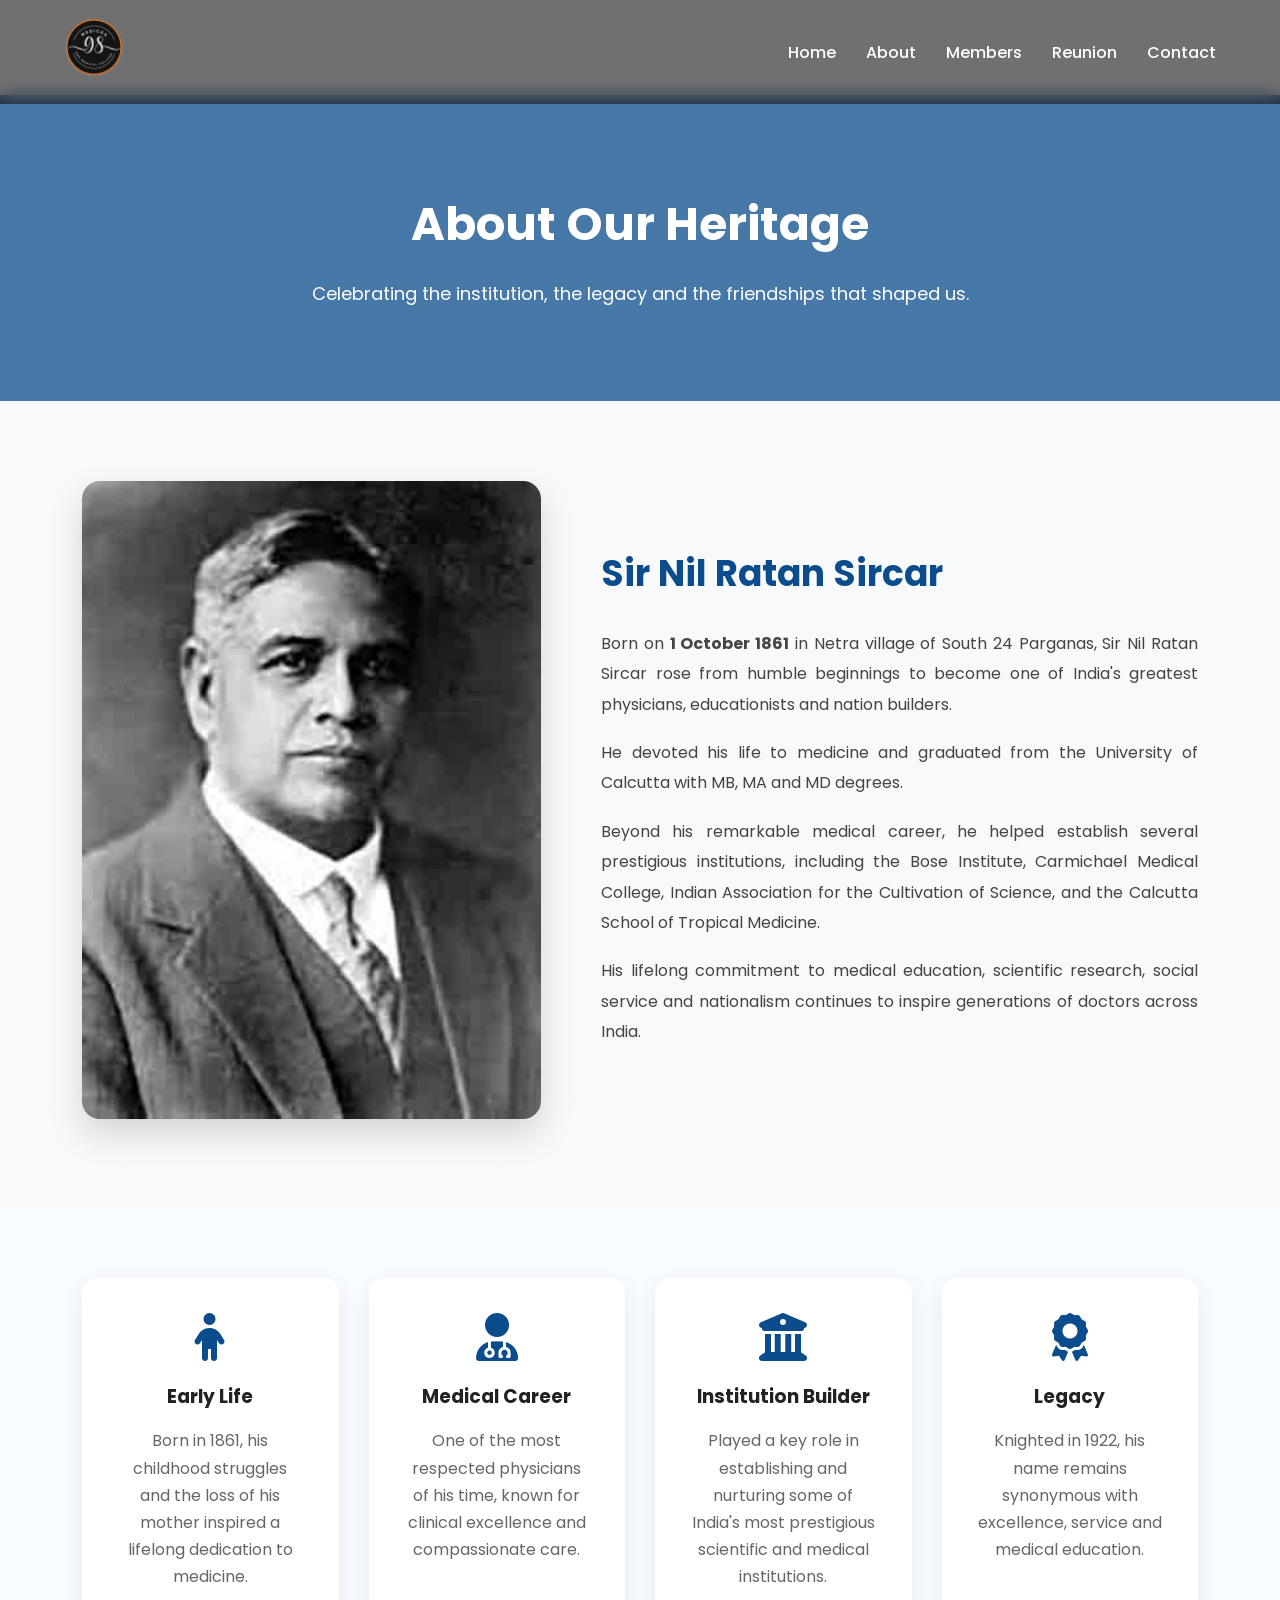
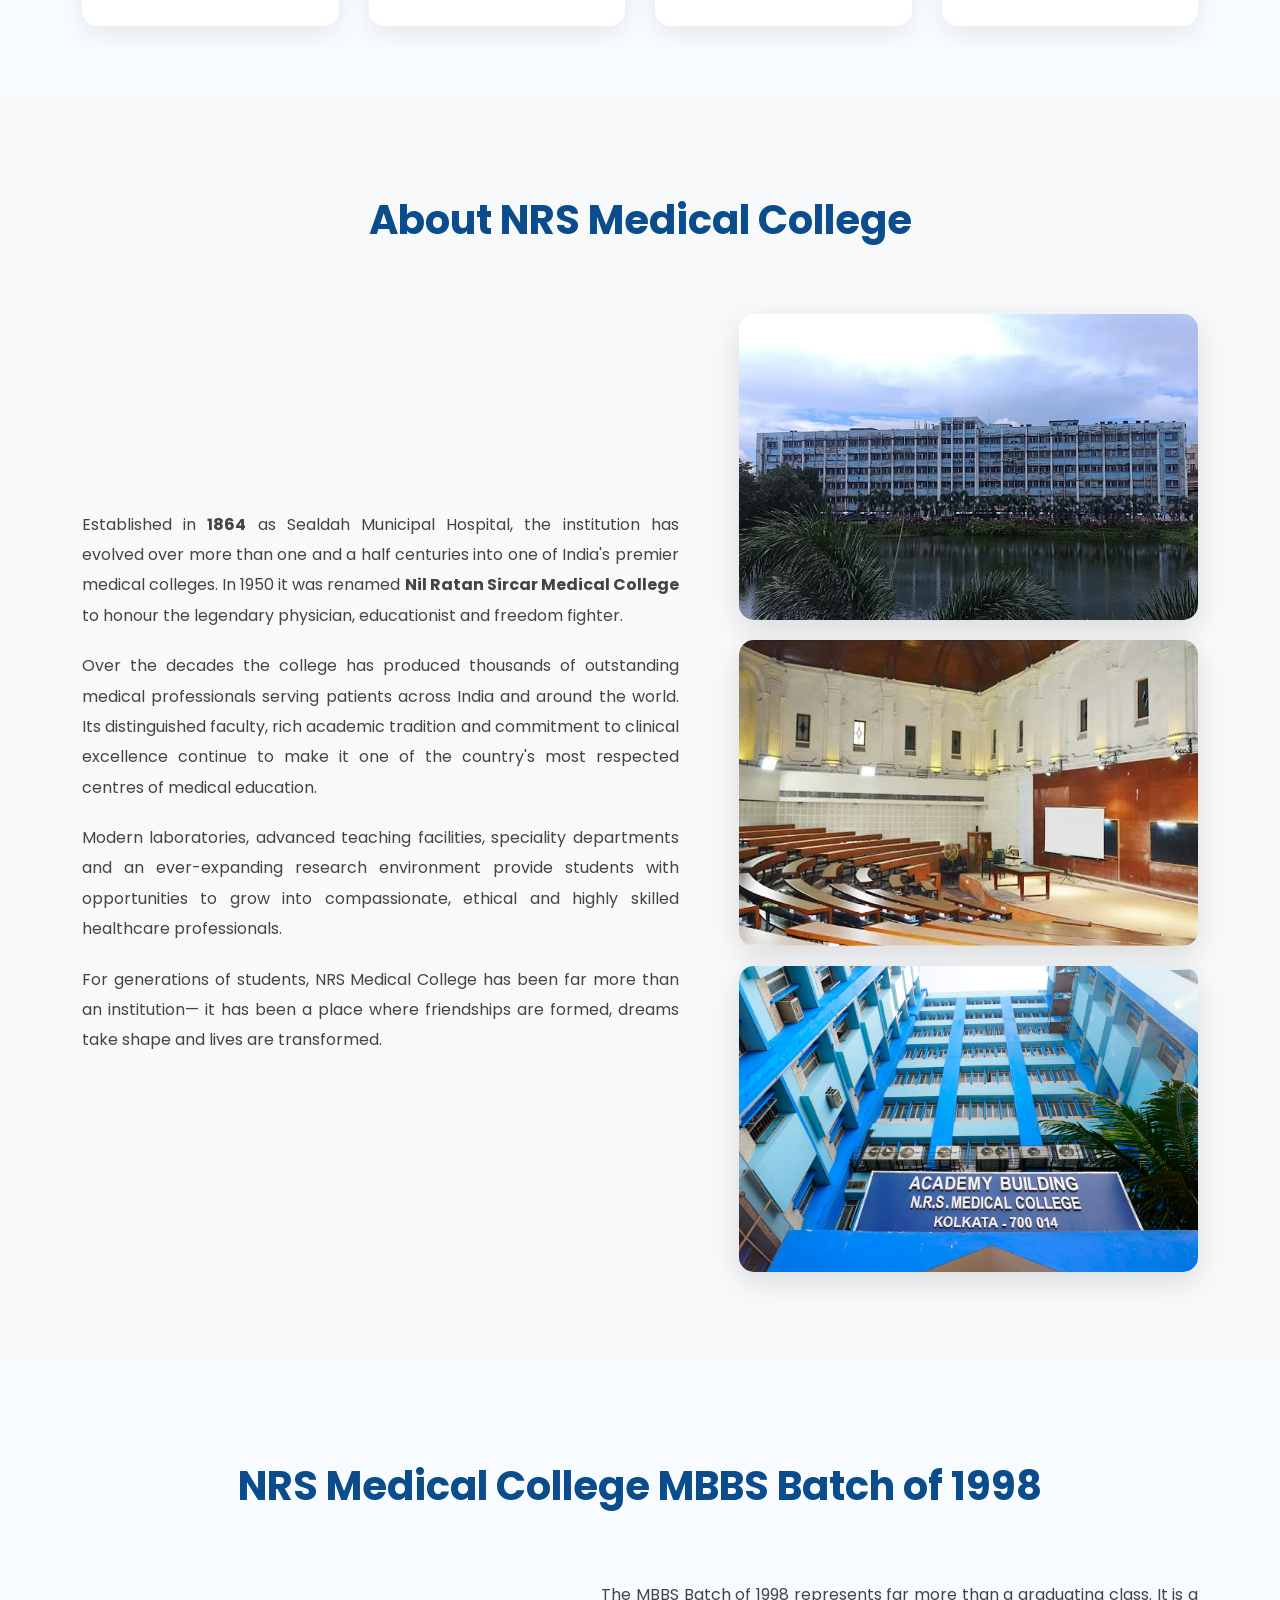
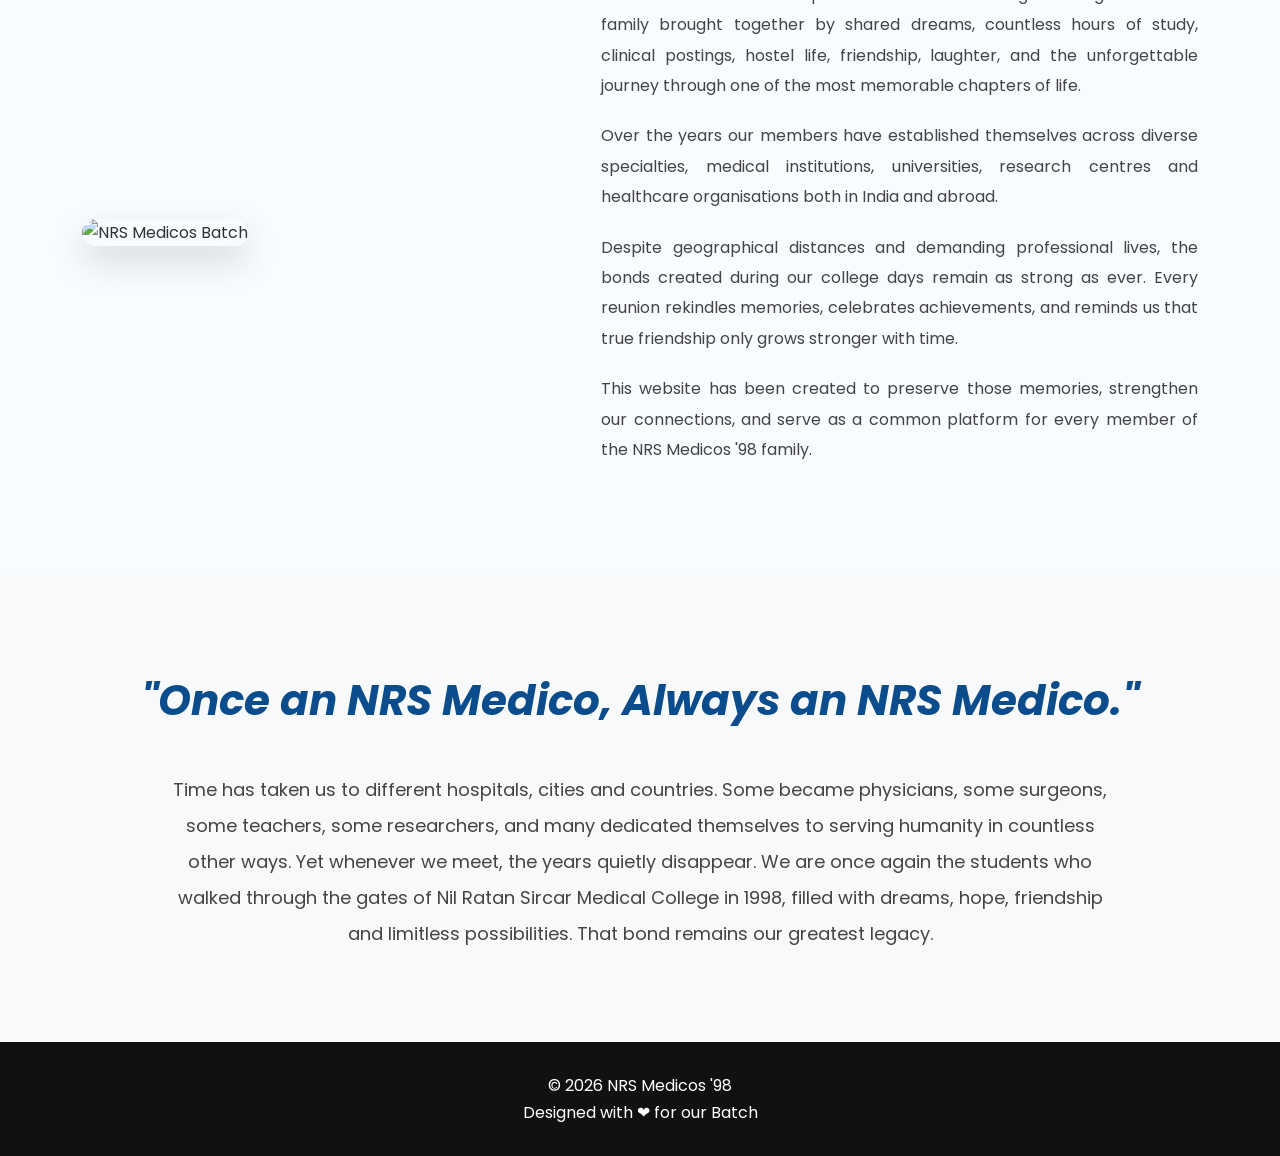
==== about.html @ 2e4c07ba "Add files via upload" ====
<!DOCTYPE html>
<html lang="en">

<head>

<meta charset="UTF-8">

<meta name="viewport"
content="width=device-width, initial-scale=1.0">

<title>About | NRS Medicos '98</title>

<link rel="stylesheet"
href="css/style.css">

<link href="https://fonts.googleapis.com/css2?family=Poppins:wght@300;400;500;600;700&display=swap"
rel="stylesheet">

<link rel="stylesheet"
href="https://cdnjs.cloudflare.com/ajax/libs/font-awesome/6.7.2/css/all.min.css">

</head>

<body>

<header>

<div class="container">

<div class="logo">

<a href="index.html">

<img src="images/logo.png"
alt="NRS Medicos">

</a>

</div>

<nav id="navbar">

<ul id="menu">

<li><a href="index.html">Home</a></li>

<li><a class="active"
href="about.html">About</a></li>

<li><a href="members.html">Members</a></li>

<li><a href="reunion.html">Reunion</a></li>

<li><a href="contact.html">Contact</a></li>

</ul>

</nav>

<div class="menu-btn" id="menuBtn">

<i class="fa-solid fa-bars"></i>

</div>

</div>

</header>

<section class="about-banner">

<div class="container">

<h1>About Our Heritage</h1>

<p>

Celebrating the institution, the legacy and the friendships that shaped us.

</p>

</div>

</section>

<section class="about-section">

<div class="container">

<div class="about-grid">

<div class="about-image">

<img src="images/about1.jpg"
alt="Sir Nil Ratan Sircar">

</div>

<div class="about-content">

<h2>

Sir Nil Ratan Sircar

</h2>

<p>

Born on <strong>1 October 1861</strong> in Netra village of South 24 Parganas,
Sir Nil Ratan Sircar rose from humble beginnings to become one of India's
greatest physicians, educationists and nation builders.

</p>

<p>

He devoted his life to medicine and graduated from the
University of Calcutta with MB, MA and MD degrees.

</p>

<p>

Beyond his remarkable medical career,
he helped establish several prestigious institutions,
including the Bose Institute,
Carmichael Medical College,
Indian Association for the Cultivation of Science,
and the Calcutta School of Tropical Medicine.

</p>

<p>

His lifelong commitment to medical education,
scientific research,
social service and nationalism continues to inspire
generations of doctors across India.

</p>

</div>

</div>

</div>

</section>

<section class="heritage-cards">

<div class="container">

<div class="heritage-grid">

<div class="heritage-card">

<i class="fa-solid fa-child"></i>

<h3>Early Life</h3>

<p>

Born in 1861,
his childhood struggles and the loss of his mother inspired a lifelong dedication to medicine.

</p>

</div>

<div class="heritage-card">

<i class="fa-solid fa-user-doctor"></i>

<h3>Medical Career</h3>

<p>

One of the most respected physicians of his time,
known for clinical excellence and compassionate care.

</p>

</div>

<div class="heritage-card">

<i class="fa-solid fa-building-columns"></i>

<h3>Institution Builder</h3>

<p>

Played a key role in establishing and nurturing
some of India's most prestigious scientific and medical institutions.

</p>

</div>

<div class="heritage-card">

<i class="fa-solid fa-award"></i>

<h3>Legacy</h3>

<p>

Knighted in 1922,
his name remains synonymous with excellence,
service and medical education.

</p>

</div>

</div>

</div>

</section>

<section class="college-section">

<div class="container">

<h2 class="section-title">

About NRS Medical College

</h2>

<div class="college-grid">

<div class="college-text">

<p>

Established in <strong>1864</strong> as Sealdah Municipal Hospital,
the institution has evolved over more than one and a half centuries
into one of India's premier medical colleges.

In 1950 it was renamed
<strong>Nil Ratan Sircar Medical College</strong>
to honour the legendary physician, educationist and freedom fighter.

</p>

<p>

Over the decades the college has produced thousands of outstanding
medical professionals serving patients across India and around the world.
Its distinguished faculty, rich academic tradition and commitment to
clinical excellence continue to make it one of the country's most
respected centres of medical education.

</p>

<p>

Modern laboratories, advanced teaching facilities,
speciality departments and an ever-expanding research environment
provide students with opportunities to grow into compassionate,
ethical and highly skilled healthcare professionals.

</p>

<p>

For generations of students,
NRS Medical College has been far more than an institution—
it has been a place where friendships are formed,
dreams take shape and lives are transformed.

</p>

</div>

<div class="college-gallery">

<img src="images/about2.jpg" alt="Historic NRS Medical College">

<img src="images/about3.jpg" alt="NRS Medical College Campus">

<img src="images/about4.jpg" alt="Medical College">

</div>

</div>

</div>

</section>

<section class="batch-section">

<div class="container">

<h2 class="section-title">

NRS Medical College MBBS Batch of 1998

</h2>

<div class="batch-grid">

<div class="batch-image">

<img src="images/about5.jpg"

alt="NRS Medicos Batch">

</div>

<div class="batch-content">

<p>

The MBBS Batch of 1998 represents far more than a graduating class.
It is a family brought together by shared dreams,
countless hours of study,
clinical postings,
hostel life,
friendship,
laughter,
and the unforgettable journey through one of the most memorable chapters of life.

</p>

<p>

Over the years our members have established themselves
across diverse specialties,
medical institutions,
universities,
research centres and healthcare organisations
both in India and abroad.

</p>

<p>

Despite geographical distances and demanding professional lives,
the bonds created during our college days remain as strong as ever.
Every reunion rekindles memories,
celebrates achievements,
and reminds us that true friendship only grows stronger with time.

</p>

<p>

This website has been created to preserve those memories,
strengthen our connections,
and serve as a common platform for every member of the NRS Medicos '98 family.

</p>

</div>

</div>

</div>

</section>

<section class="closing-message">

<div class="container">

<h2>

"Once an NRS Medico, Always an NRS Medico."

</h2>

<p>

Time has taken us to different hospitals,
cities and countries.
Some became physicians,
some surgeons,
some teachers,
some researchers,
and many dedicated themselves to serving humanity in countless other ways.

Yet whenever we meet,
the years quietly disappear.

We are once again the students who walked through the gates of
Nil Ratan Sircar Medical College in 1998,
filled with dreams,
hope,
friendship and limitless possibilities.

That bond remains our greatest legacy.

</p>

</div>

</section>

<footer>

<p>

© 2026 NRS Medicos '98

<br>

Designed with ❤ for our Batch

</p>

</footer>

<script src="js/script.js"></script>

</body>

</html>
---- css/style.css ----
/* ===========================
   NRS MEDICOS '98
   Main Stylesheet
=========================== */

* {
    margin: 0;
    padding: 0;
    box-sizing: border-box;
}

html {
    scroll-behavior: smooth;
}

body {
    margin: 0;
    padding-top: 95px;
    /* Height of the fixed header */
    font-family: 'Poppins', sans-serif;
    background: #f8f9fa;
    color: #333;
    line-height: 1.7;

}

.container {

    width: 90%;
    max-width: 1200px;
    margin: auto;

}

/*=====================
Navigation
======================*/

header {

    position: fixed;
    width: 100%;
    top: 0;
    left: 0;
    z-index: 999;

    background: rgba(0, 0, 0, .55);
    backdrop-filter: blur(8px);

}

header .container {

    display: flex;
    justify-content: space-between;
    align-items: center;

    padding: 18px 0;

}

.logo img {

    height: 60px;

}

nav ul {

    display: flex;
    list-style: none;

}

nav li {

    margin-left: 30px;

}

nav a {

    color: white;
    text-decoration: none;
    font-weight: 500;
    transition: .3s;

}

nav a:hover {

    color: #ffc107;

}

/*=====================
Mobile Menu
======================*/

.menu-btn {

    display: none;
    color: white;
    font-size: 28px;
    cursor: pointer;

}

@media(max-width:900px) {

    .menu-btn {

        display: block;

    }

    nav {

        position: absolute;
        top: 85px;
        left: 0;
        width: 100%;
        background: #00152d;

        display: none;

    }

    nav.active {

        display: block;

    }

    nav ul {

        display: flex;
        flex-direction: column;
        padding: 20px;

    }

    nav li {

        margin: 15px 0;
        text-align: center;

    }

}

/*=====================
Hero Section
======================*/

.hero {

    height: 100vh;
    min-height: 650px;

    position: relative;

    overflow: hidden;

    display: flex;
    justify-content: center;
    align-items: center;

    text-align: center;

}

.hero-slide {

    position: absolute;

    top: 0;
    left: 0;

    width: 100%;
    height: 100%;

    background-size: cover;
    background-position: center;

    opacity: 0;

    transform: scale(1.08);

    transition:
        opacity 1.5s ease,
        transform 7s ease;

}

.hero-slide.active {

    opacity: 1;

    transform: scale(1);

}

.hero-overlay {

    position: absolute;

    top: 0;
    left: 0;

    width: 100%;
    height: 100%;

    background:
        linear-gradient(rgba(0, 15, 35, .55),
            rgba(0, 10, 25, .78));

    z-index: 1;

}

.hero-content {

    position: relative;

    z-index: 2;

    color: white;

    max-width: 900px;

    padding: 30px;

}

.hero-small {

    text-transform: uppercase;

    letter-spacing: 5px;

    font-size: 15px;

    margin-bottom: 20px;

    opacity: .9;

}

.hero-content h1 {

    font-size: 68px;

    line-height: 1.1;

    font-weight: 700;

    letter-spacing: 2px;

    margin-bottom: 18px;

}

.hero-content h3 {

    font-size: 30px;

    color: #ffc107;

    margin-bottom: 25px;

    font-weight: 500;

}

.hero-description {

    font-size: 19px;

    line-height: 1.8;

    margin-bottom: 38px;

}

.slider-dots {

    position: absolute;

    bottom: 35px;

    left: 50%;

    transform: translateX(-50%);

    z-index: 3;

    display: flex;

    gap: 12px;

}

.dot {

    width: 12px;

    height: 12px;

    border-radius: 50%;

    border: 2px solid white;

    cursor: pointer;

    transition: .3s;

}

.dot.active {

    background: white;

    transform: scale(1.25);

}

.btn {

    display: inline-block;

    padding: 15px 40px;

    background: #ffc107;

    color: #222;

    text-decoration: none;

    border-radius: 50px;

    transition: .4s;

    font-weight: 600;

}

.btn:hover {

    background: white;

    transform: translateY(-5px);

}

/*=====================
About
======================*/

#about {

    padding: 100px 0;

    text-align: center;

}

#about h2 {

    font-size: 42px;

    margin-bottom: 25px;

}

#about p {

    max-width: 900px;

    margin: auto;

    font-size: 18px;

}

/*=====================
Statistics
======================*/

.stats {

    padding: 80px 0;

    background: #002147;

}

.stats .container {

    display: grid;

    grid-template-columns: repeat(4, 1fr);

    gap: 30px;

}

.card {

    background: white;

    padding: 35px;

    border-radius: 15px;

    text-align: center;

    transition: .4s;

}

.card:hover {

    transform: translateY(-10px);

    box-shadow: 0 12px 30px rgba(0, 0, 0, .2);

}

.card h2 {

    color: #002147;

    font-size: 40px;

    margin-bottom: 10px;

}

.card p {

    font-size: 18px;

}

/*=====================
Footer
======================*/

footer {

    background: #111;

    color: white;

    text-align: center;

    padding: 30px;

}

/*=====================
Reunion Section
======================*/

.reunion {

    padding: 100px 0;

    background: white;

}

.reunion .container {

    display: flex;

    align-items: center;

    justify-content: space-between;

    gap: 60px;

}

.reunion-text {

    flex: 1;

}

.reunion-text h2 {

    color: #002147;

    font-size: 42px;

    margin-bottom: 15px;

}

.reunion-text h3 {

    color: #ffc107;

    margin-bottom: 25px;

    font-size: 24px;

}

.reunion-text p {

    font-size: 18px;

    margin-bottom: 35px;

}

.reunion-image {

    flex: 1;

}

.reunion-image img {

    width: 100%;

    border-radius: 20px;

    box-shadow: 0 15px 40px rgba(0, 0, 0, .25);

    transition: .4s;

}

.reunion-image img:hover {

    transform: scale(1.03);

}

/*=====================
Responsive
======================*/

@media(max-width:900px) {

    nav ul {

        display: none;

    }

    .hero-content h1 {

        font-size: 42px;

    }

    .hero-content h3 {

        font-size: 22px;

    }

    .stats .container {

        grid-template-columns: repeat(2, 1fr);

    }

    .reunion .container {

        flex-direction: column;

    }

}

@media(max-width:600px) {

    .stats .container {

        grid-template-columns: 1fr;

    }

    .hero-content h1 {

        font-size: 34px;

    }

    .hero-content p {

        font-size: 16px;

    }

}

/*=====================
Gallery
======================*/

.gallery {

    padding: 100px 0;
    background: #f4f4f4;
    text-align: center;

}

.gallery h2 {

    font-size: 42px;
    margin-bottom: 15px;

}

.gallery-grid {

    display: grid;

    grid-template-columns: repeat(3, 1fr);

    gap: 20px;

    margin-top: 50px;

}

.gallery-grid img {

    width: 100%;
    height: 260px;
    object-fit: cover;

    border-radius: 12px;

    transition: .4s;

    cursor: pointer;

}

.gallery-grid img:hover {

    transform: scale(1.05);

    box-shadow: 0 10px 25px rgba(0, 0, 0, .25);

}

@media(max-width:900px) {

    .gallery-grid {

        grid-template-columns: repeat(2, 1fr);

    }

}

@media(max-width:600px) {

    .gallery-grid {

        grid-template-columns: 1fr;

    }

}

/*=====================
Back To Top
======================*/

#backToTop {

    position: fixed;

    right: 25px;
    bottom: 25px;

    width: 48px;
    height: 48px;

    border: none;

    border-radius: 50%;

    background: #ffc107;

    color: #002147;

    font-size: 18px;

    cursor: pointer;

    z-index: 900;

    opacity: 0;

    visibility: hidden;

    transform: translateY(15px);

    transition: .3s;

    box-shadow:
        0 5px 20px rgba(0, 0, 0, .25);

}

#backToTop.show {

    opacity: 1;

    visibility: visible;

    transform: translateY(0);

}

#backToTop:hover {

    transform: translateY(-4px);

}

}

/* ===========================
   MEMBERS PAGE
=========================== */

.member-banner {
    background: #0b4d8c;
    color: #fff;
    padding: 70px 20px;
    text-align: center;
}

.member-banner h1 {
    font-size: 42px;
    margin-bottom: 10px;
}

.member-banner p {
    font-size: 18px;
    opacity: .9;
}

.member-section {
    padding: 60px 20px;
}

.member-wrapper {
    list-style: none;
    margin: 0;
    padding: 0;

    display: grid;

    grid-template-columns: repeat(auto-fit, minmax(180px, 1fr));

    gap: 30px;
}

.member-item {

    text-align: center;

    transition: .3s;

}

.member-item:hover {

    transform: translateY(-6px);

}

.member-img {

    width: 170px;

    height: 170px;

    object-fit: cover;

    border-radius: 50%;

    border: 6px solid #ffffff;

    box-shadow: 0 10px 25px rgba(0, 0, 0, .15);

}

.member-name {

    margin-top: 15px;

    font-size: 18px;

    font-weight: 600;

    color: #222;

    line-height: 1.4;

}

.footer {

    background: #0b4d8c;

    color: #fff;

    text-align: center;

    padding: 25px;

    margin-top: 60px;

}

@media(max-width:768px) {

    .member-banner h1 {

        font-size: 32px;

    }

    .member-img {

        width: 150px;

        height: 150px;

    }

    .member-name {

        font-size: 16px;

    }

}

@media(max-width:480px) {

    .member-wrapper {

        grid-template-columns: repeat(2, 1fr);

        gap: 20px;

    }

    .member-img {

        width: 130px;

        height: 130px;

    }

}

/* ===========================
   COUNTDOWN
=========================== */

.countdown-section {

    background: #f4f8fc;

    padding: 80px 20px;

    text-align: center;

}

.countdown-section h2 {

    font-size: 38px;

    color: #0b4d8c;

    margin-bottom: 10px;

}

.countdown-subtitle {

    font-size: 18px;

    margin-bottom: 40px;

    color: #666;

}

.countdown {

    display: flex;

    justify-content: center;

    flex-wrap: wrap;

    gap: 25px;

}

.time-box {

    width: 140px;

    background: white;

    border-radius: 15px;

    padding: 25px 10px;

    box-shadow: 0 10px 30px rgba(0, 0, 0, .12);

}

.time-box span {

    display: block;

    font-size: 46px;

    font-weight: 700;

    color: #0b4d8c;

}

.time-box small {

    font-size: 16px;

    color: #666;

}

@media(max-width:768px) {

    .time-box {

        width: 120px;

    }

    .time-box span {

        font-size: 34px;

    }

}

/*=====================================
            ABOUT PAGE
======================================*/

.about-banner {

    background: linear-gradient(rgba(11, 77, 140, .75),
            rgba(11, 77, 140, .75)),
        url("../images/about-banner.jpg") center/cover;

    color: #fff;

    text-align: center;

    padding: 90px 20px;

}

.about-banner h1 {

    font-size: 46px;

    margin-bottom: 15px;

}

.about-banner p {

    max-width: 700px;

    margin: auto;

    font-size: 18px;

    line-height: 1.8;

}

.about-section {

    padding: 80px 20px;

}

.about-grid {

    display: grid;

    grid-template-columns: 1fr 1.3fr;

    gap: 60px;

    align-items: center;

}

.about-image img {

    width: 100%;

    border-radius: 18px;

    box-shadow: 0 15px 35px rgba(0, 0, 0, .15);

}

.about-content h2 {

    color: #0b4d8c;

    margin-bottom: 25px;

    font-size: 36px;

}

.about-content p {

    margin-bottom: 18px;

    line-height: 1.9;

    color: #444;

    text-align: justify;

}

.heritage-cards {

    padding: 70px 20px;

    background: #f8fbff;

}

.heritage-grid {

    display: grid;

    grid-template-columns: repeat(auto-fit, minmax(230px, 1fr));

    gap: 30px;

}

.heritage-card {

    background: #fff;

    padding: 35px;

    border-radius: 15px;

    text-align: center;

    transition: .35s;

    box-shadow: 0 8px 25px rgba(0, 0, 0, .08);

}

.heritage-card:hover {

    transform: translateY(-8px);

}

.heritage-card i {

    font-size: 48px;

    color: #0b4d8c;

    margin-bottom: 20px;

}

.heritage-card h3 {

    margin-bottom: 15px;

    color: #222;

}

.heritage-card p {

    color: #666;

    line-height: 1.7;

}

.college-section {

    padding: 90px 20px;

}

.section-title {

    text-align: center;

    font-size: 40px;

    color: #0b4d8c;

    margin-bottom: 60px;

}

.college-grid {

    display: grid;

    grid-template-columns: 1.3fr 1fr;

    gap: 60px;

    align-items: center;

}

.college-text p {

    margin-bottom: 20px;

    line-height: 1.9;

    text-align: justify;

    color: #444;

}

.college-gallery {

    display: grid;

    gap: 20px;

}

.college-gallery img {

    width: 100%;

    border-radius: 15px;

    transition: .35s;

    box-shadow: 0 10px 30px rgba(0, 0, 0, .12);

}

.college-gallery img:hover {

    transform: scale(1.03);

}

.batch-section {

    background: #f8fbff;

    padding: 90px 20px;

}

.batch-grid {

    display: grid;

    grid-template-columns: 1fr 1.3fr;

    gap: 60px;

    align-items: center;

}

.batch-image img {

    width: 100%;

    border-radius: 18px;

    box-shadow: 0 15px 35px rgba(0, 0, 0, .15);

}

.batch-content p {

    margin-bottom: 20px;

    line-height: 1.9;

    text-align: justify;

    color: #444;

}

.closing-message {

    padding: 90px 20px;

    text-align: center;

}

.closing-message h2 {

    font-size: 42px;

    color: #0b4d8c;

    margin-bottom: 35px;

    font-style: italic;

}

.closing-message p {

    max-width: 950px;

    margin: auto;

    line-height: 2;

    font-size: 18px;

    color: #444;

}

@media(max-width:900px) {

    .about-grid,
    .college-grid,
    .batch-grid {

        grid-template-columns: 1fr;

    }

    .about-image,
    .batch-image {

        order: -1;

    }

    .section-title {

        font-size: 32px;

    }

    .about-banner h1 {

        font-size: 36px;

    }

    .closing-message h2 {

        font-size: 30px;

    }

}

/*=========================================
            CONTACT PAGE
=========================================*/

.contact-banner {

    position: relative;

    background:
        linear-gradient(rgba(0, 0, 0, .25),
            rgba(0, 0, 0, .25)),
        url("../images/contact-banner.jpg");

    background-size: cover;

    background-position: center center;

    background-repeat: no-repeat;

    color: #fff;

    text-align: left;

    padding: 120px 20px 110px;

}

.contact-banner h1 {

    font-size: 60px;

    font-weight: 700;

    margin-bottom: 25px;

    text-shadow: 2px 2px 10px rgba(0, 0, 0, .35);

}

.contact-banner p {

    width: 45%;

    min-width: 320px;

    line-height: 1.8;

    font-size: 22px;

    text-shadow: 1px 1px 8px rgba(0, 0, 0, .4);

}

/* Roots */

.roots-section {

    padding: 80px 20px;

    background: #fffaf2;

}

.roots-card {

    max-width: 900px;

    margin: auto;

    background: #ffffff;

    border-radius: 18px;

    padding: 45px;

    text-align: center;

    box-shadow: 0 15px 40px rgba(0, 0, 0, .08);

}

.roots-card i {

    font-size: 50px;

    color: #f97316;

    margin-bottom: 20px;

}

.roots-card h2 {

    color: #f97316;

    margin-bottom: 20px;

}

.roots-card p {

    font-size: 18px;

    line-height: 1.9;

    color: #444;

}

.roots-card h3 {

    margin-top: 30px;

    color: #22c55e;

    font-style: italic;

}

/* Contact Persons */

.contacts-section {

    padding: 90px 20px;

    background: #ffffff;

}

.contacts-section h2 {

    text-align: center;

    color: #f97316;

    margin-bottom: 50px;

    font-size: 40px;

}

.contact-grid {

    display: grid;

    grid-template-columns: repeat(auto-fit, minmax(250px, 1fr));

    gap: 30px;

}

.person-card {

    background: #fffaf2;

    border-radius: 18px;

    padding: 35px;

    text-align: center;

    transition: .35s;

    box-shadow: 0 10px 30px rgba(0, 0, 0, .08);

}

.person-card:hover {

    transform: translateY(-8px);

}

.person-card i {

    font-size: 42px;

    color: #f97316;

    margin-bottom: 20px;

}

.person-card h3 {

    margin-bottom: 15px;

    color: #333;

}

.person-card a {

    color: #22c55e;

    text-decoration: none;

    font-weight: 600;

    font-size: 18px;

}

/* Social */

.social-section {

    background: #f8fff7;

    padding: 90px 20px;

}

.social-section h2 {

    text-align: center;

    margin-bottom: 50px;

    color: #22c55e;

    font-size: 40px;

}

.social-grid {

    display: grid;

    grid-template-columns: repeat(auto-fit, minmax(240px, 1fr));

    gap: 30px;

}

.social-card {

    background: #fff;

    border-radius: 18px;

    padding: 40px 25px;

    text-align: center;

    text-decoration: none;

    color: #333;

    transition: .35s;

    box-shadow: 0 10px 30px rgba(0, 0, 0, .08);

}

.social-card:hover {

    transform: translateY(-10px);

}

.social-card i {

    font-size: 50px;

    margin-bottom: 20px;

}

.social-card h3 {

    margin-bottom: 10px;

}

.email i {

    color: #f97316;

}



.facebook i {

    color: #1877F2;

}

.whatsapp i {

    color: #22c55e;

}

.youtube i {

    color: #ff0000;

}

/* Ending */

.contact-ending {

    padding: 90px 20px;

    background: #fffaf2;

    text-align: center;

}

.contact-ending h2 {

    color: #f97316;

    margin-bottom: 25px;

    font-size: 34px;

    line-height: 1.5;

}

.contact-ending p {

    font-size: 20px;

    color: #555;

}

/* Mobile */

@media(max-width:768px) {

    .contact-banner h1 {

        font-size: 34px;

    }

    .contacts-section h2,

    .social-section h2 {

        font-size: 30px;

    }

    .roots-card {

        padding: 30px;

    }

    .person-card,

    .social-card {

        padding: 25px;

    }

}

.friendship-line {

    margin-top: 45px;

    display: flex;

    justify-content: center;

    gap: 35px;

    font-size: 48px;

    opacity: .85;

    animation: floatDoctors 4s ease-in-out infinite;

}

.friendship-line i:nth-child(2) {

    animation-delay: .4s;

}

.friendship-line i:nth-child(3) {

    animation-delay: .8s;

}

.friendship-line i:nth-child(4) {

    animation-delay: 1.2s;

}

@keyframes floatDoctors {

    0% {

        transform: translateY(0);

    }

    50% {

        transform: translateY(-8px);

    }

    100% {

        transform: translateY(0);

    }

}

.contact-text {

    width: 50%;

    min-width: 340px;

    font-size: 24px;

    line-height: 1.7;

    text-shadow: 2px 2px 8px rgba(0, 0, 0, .45);

}

.contact-highlight {

    margin-top: 25px;

    font-size: 34px;

    font-weight: 700;

    color: #fff;

    text-shadow: 3px 3px 10px rgba(0, 0, 0, .55);

}

/*==============================
      INVITATION PLACEHOLDER
===============================*/

.coming-envelope{

    margin-top:20px;

    background:linear-gradient(145deg,#fffef9,#fff6e8);

    border:2px solid #e7c37d;

    border-radius:20px;

    padding:35px 25px;

    position:relative;

    overflow:hidden;

    box-shadow:0 15px 35px rgba(0,0,0,.08);

    transition:.4s;

}

.coming-envelope:hover{

    transform:translateY(-8px);

    box-shadow:0 20px 45px rgba(0,0,0,.15);

}

.coming-envelope::before{

    content:"";

    position:absolute;

    top:0;

    left:0;

    width:100%;

    height:7px;

    background:linear-gradient(
    90deg,
    #8b0000,
    #d4af37,
    #8b0000);

}

.wax-seal{

    width:90px;

    height:90px;

    margin:auto;

    border-radius:50%;

    background:#8b0000;

    display:flex;

    justify-content:center;

    align-items:center;

    color:#fff;

    font-size:34px;

    box-shadow:0 10px 25px rgba(139,0,0,.35);

    animation:pulseSeal 2.5s infinite;

}

@keyframes pulseSeal{

0%{

transform:scale(1);

}

50%{

transform:scale(1.08);

}

100%{

transform:scale(1);

}

}

.coming-envelope h4{

    margin-top:25px;

    color:#8b0000;

    font-size:24px;

    text-align:center;

    letter-spacing:2px;

}

.coming-envelope p{

    margin-top:18px;

    color:#555;

    line-height:1.8;

    text-align:center;

}

.reunion-banner{

    background:linear-gradient(
        135deg,
        #2b0f0f 0%,
        #4b1616 45%,
        #6a1b1b 100%
    );

    color:#fff;

    text-align:center;

    padding:140px 20px;

    position:relative;

    overflow:hidden;

}

.reunion-banner::before{

    content:"";

    position:absolute;

    top:-180px;

    left:-180px;

    width:450px;

    height:450px;

    border-radius:50%;

    background:rgba(212,175,55,.12);

    filter:blur(80px);

}

.reunion-banner::after{

    content:"";

    position:absolute;

    right:-180px;

    bottom:-180px;

    width:420px;

    height:420px;

    border-radius:50%;

    background:rgba(255,255,255,.05);

    filter:blur(90px);

}

.reunion-banner .container{

    position:relative;

    z-index:2;

}


/* ==========================================
   REUNION JS ANIMATION
========================================== */

.hidden-card{

    opacity:0;

    transform:translateY(50px);

    transition:.8s ease;

}

.show-card{

    opacity:1;

    transform:translateY(0);

}

.countdown-finished{

    color:#fff;

    font-size:42px;

    text-align:center;

    animation:pulseText 1.5s infinite;

}

@keyframes pulseText{

0%{

transform:scale(1);

}

50%{

transform:scale(1.05);

}

100%{

transform:scale(1);

}

}

/* =========================================
   GLOBAL ANIMATION
========================================= */

.hidden{

    opacity:0;

    transform:translateY(40px);

    transition:.8s ease;

}

.show{

    opacity:1;

    transform:translateY(0);

}

/* =========================================
   STICKY HEADER
========================================= */

header{

    transition:.35s;

}

header.sticky{

    background:#00152d;

    box-shadow:0 6px 20px rgba(0,0,0,.2);

}

/* =========================================
   PAGE FADE
========================================= */

body{

    opacity:0;

    transition:opacity .45s ease;

}

body.loaded{

    opacity:1;

}

/*=========================================
            MEET THE TEAM
=========================================*/

.team-section{

    padding:90px 20px;

    background:#faf7f2;

    text-align:center;

}

.team-section h2{

    font-size:42px;

    color:#7b1e1e;

    margin-bottom:10px;

}

.team-section p{

    color:#666;

    margin-bottom:50px;

    font-size:18px;

}

.team-grid{

    display:grid;

    grid-template-columns:repeat(auto-fit,minmax(240px,1fr));

    gap:35px;

}

.team-card{

    background:#fff;

    border:2px solid #d4af37;   /* Thin Gold Border */

    border-radius:20px;

    overflow:hidden;

    box-shadow:0 12px 30px rgba(0,0,0,.10);

    transition:.35s;

    padding-bottom:25px;

}

.team-card:hover{

    transform:translateY(-10px);

    box-shadow:0 20px 40px rgba(0,0,0,.18);

    border-color:#b8860b;

}

.team-card img{

    width:100%;

    height:280px;

    object-fit:cover;

    object-position:center;

    display:block;

}

.team-card h3{

    margin:20px 15px 0;

    color:#7b1e1e;

    font-size:22px;

    font-weight:600;

    text-align:center;

}

/* ==========================================
   REUNION BANNER TEXT
========================================== */

.reunion-banner h1{

    font-size:78px;

    font-weight:800;

    color:#ffffff;

    letter-spacing:2px;

    margin-bottom:10px;

    text-transform:uppercase;

    text-shadow:3px 3px 12px rgba(0,0,0,.45);

}

.reunion-banner h2{

    font-size:48px;

    font-weight:600;

    color:#ffd700;

    letter-spacing:3px;

    margin-bottom:20px;

    text-shadow:2px 2px 8px rgba(0,0,0,.35);

}

.reunion-banner p{

    font-size:28px;

    color:#ffffff;

    margin-bottom:20px;

}

.reunion-banner h3{

    font-size:30px;

    font-style:italic;

    font-weight:400;

    color:#fff8dc;

    margin-bottom:50px;

}
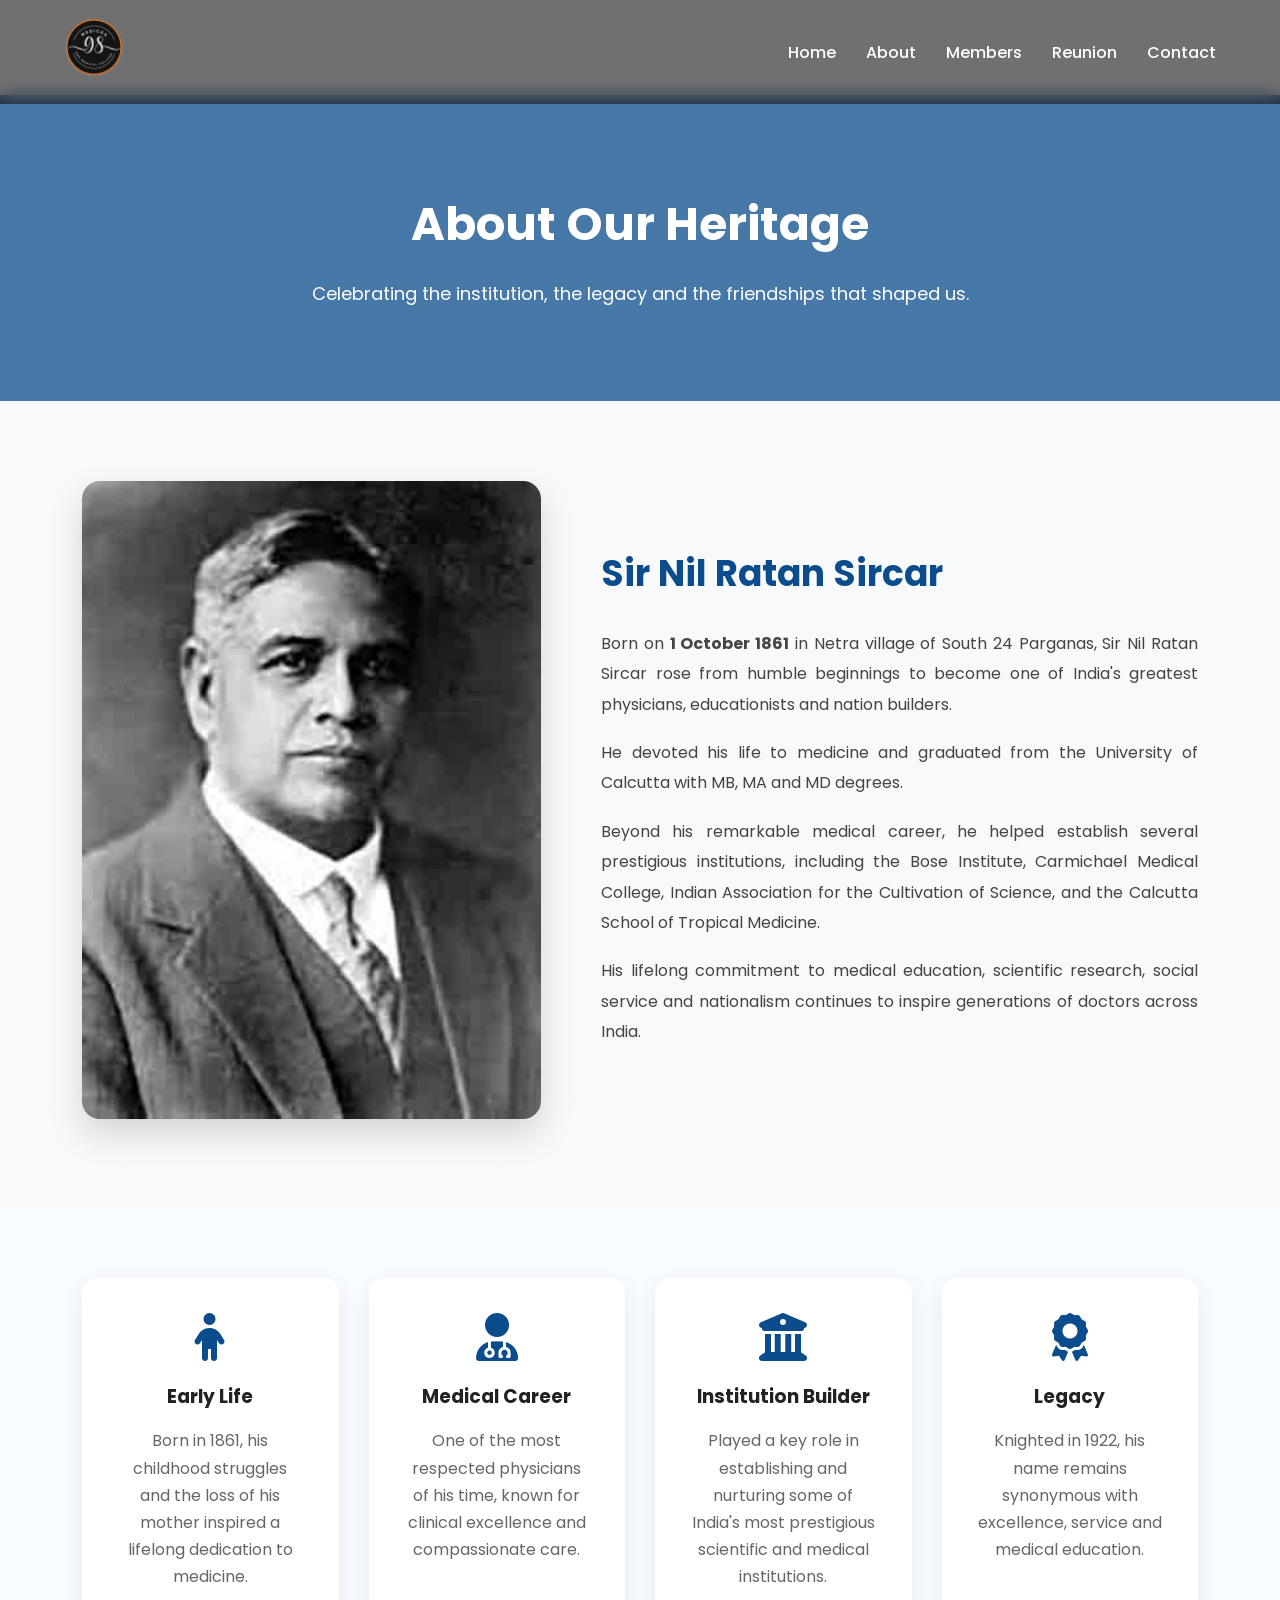
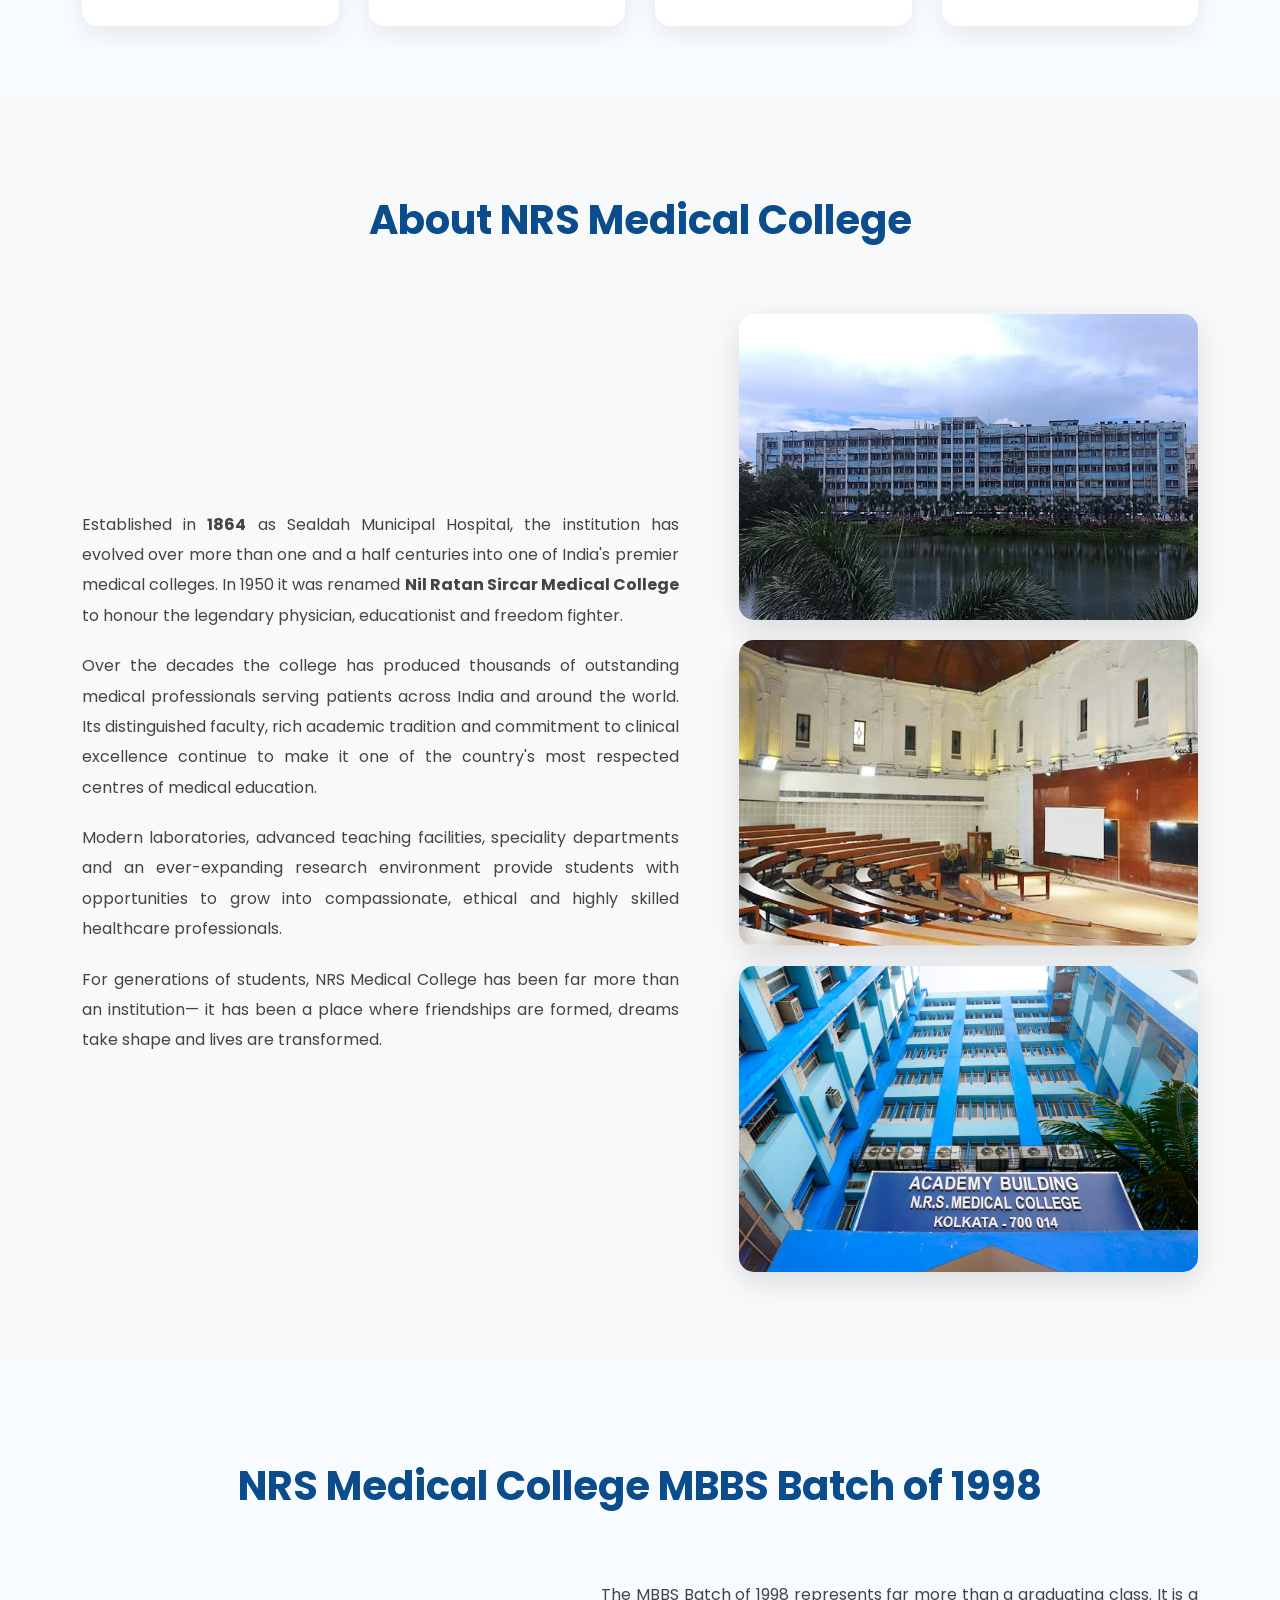
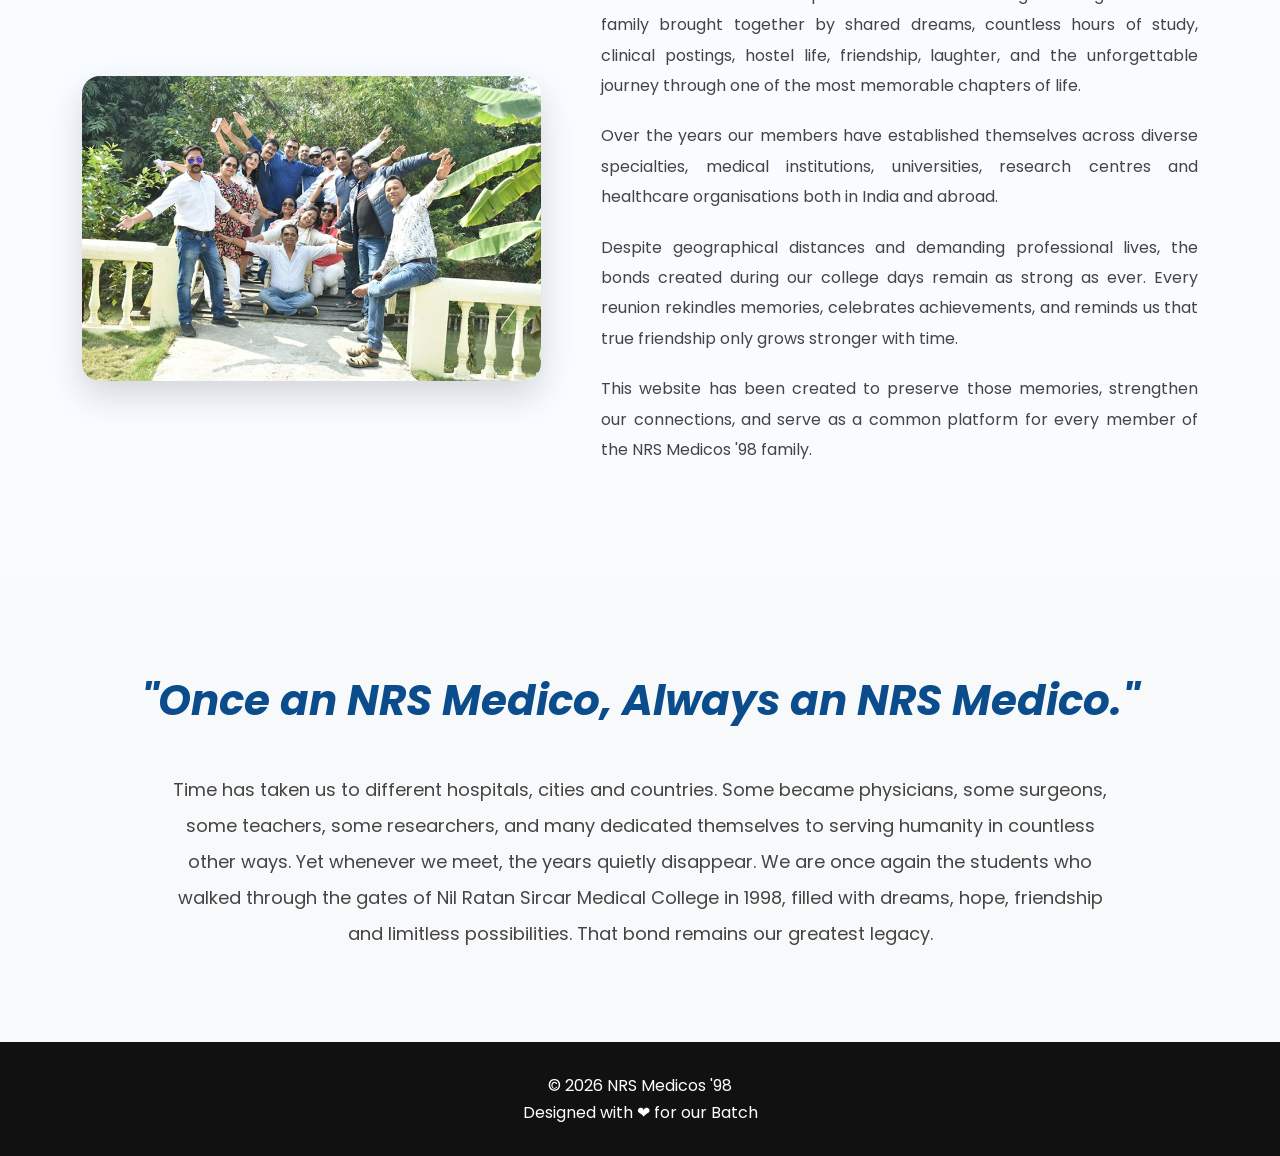
==== commit 44d16bc1: "Update about.html" ====
--- a/about.html
+++ b/about.html
@@ -306,7 +306,7 @@
 
 <div class="batch-image">
 
-<img src="images/about5.jpg"
+<img src="images/about5.JPG"
 
 alt="NRS Medicos Batch">
 
@@ -419,4 +419,4 @@
 
 </body>
 
-</html>+</html>
